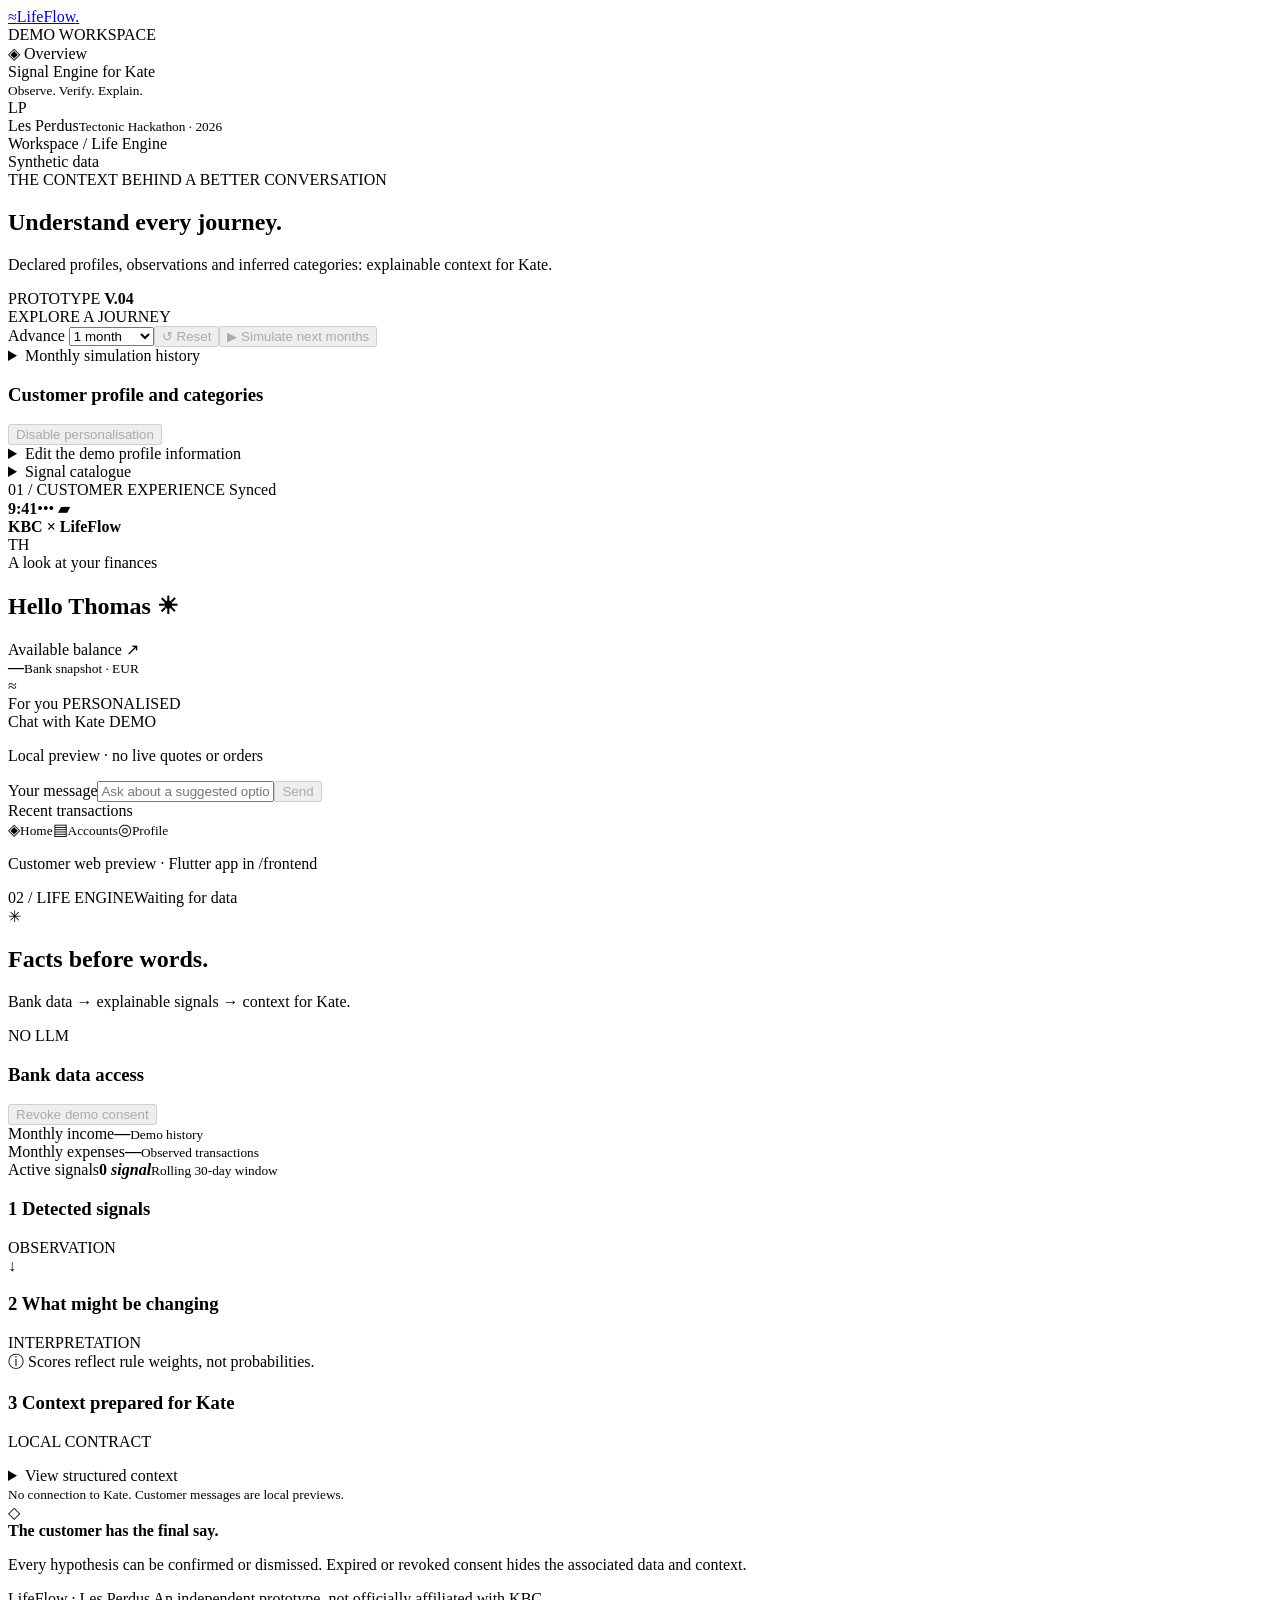
==== dashboard/index.html @ 24d6d58e "push of the previoous project to restart on good base" ====
<!doctype html>
<html lang="en">
<head>
  <meta charset="utf-8"><meta name="viewport" content="width=device-width, initial-scale=1">
  <title>LifeFlow — Every life has its rhythm</title>
  <link rel="stylesheet" href="/assets/style.css?v=0.4.1">
  <script src="/assets/app.js?v=0.4.1" defer></script>
</head>
<body>
  <aside class="sidebar">
    <a class="brand" href="/" aria-label="LifeFlow home"><span class="brand-icon">≈</span>LifeFlow<span class="brand-dot">.</span></a>
    <div class="workspace-label">DEMO WORKSPACE</div>
    <div class="nav-item active"><span>◈</span> Overview</div>
    <div class="sidebar-note"><span class="small-circle"></span> Signal Engine for Kate<br><small>Observe. Verify. Explain.</small></div>
    <div class="sidebar-bottom"><div class="team-avatar">LP</div><div>Les Perdus<small>Tectonic Hackathon · 2026</small></div></div>
  </aside>
  <main>
    <header><div class="breadcrumb">Workspace <span>/</span> Life Engine</div><div class="demo-pill"><i></i> Synthetic data</div></header>
    <section class="heading"><div><div class="eyebrow">THE CONTEXT BEHIND A BETTER CONVERSATION</div><h1>Understand every journey.</h1><p>Declared profiles, observations and inferred categories: explainable context for Kate.</p></div><div class="version">PROTOTYPE <b>V.04</b></div></section>
    <div id="error" class="error" role="alert" hidden></div>
    <form id="token-form" class="token-form" hidden><label>Demo token <input id="token" type="password" autocomplete="off" required></label><button class="primary">Sign in</button></form>
    <section class="toolbar"><div><span class="control-label">EXPLORE A JOURNEY</span><div id="customers" class="customer-tabs" role="group" aria-label="Customers"></div></div><div class="simulation-controls"><label>Advance <select id="simulation-months" aria-label="Months to simulate"><option value="1">1 month</option><option value="3">3 months</option><option value="6">6 months</option><option value="12">12 months</option></select></label><button id="reset" class="secondary" disabled>↺ Reset</button><button id="simulate" class="primary" disabled>▶ Simulate next months</button></div></section>
    <section class="panel"><details><summary>Monthly simulation history</summary><div id="simulation-timeline"></div></details></section>
    <section class="panel profile-panel"><div class="panel-heading"><h3>Customer profile and categories</h3><span id="profile-status" class="outline-badge"></span></div><div id="profile-categories"></div><p id="profile-note"></p><div class="profile-actions"><button id="personalization-toggle" class="secondary" disabled>Disable personalisation</button></div><details><summary>Edit the demo profile information</summary><form id="profile-form"><label>Date of birth (optional)<input id="profile-birth" type="date"></label><label>Employment status<select id="profile-employment"><option value="unknown">Unknown</option><option value="student">Student</option><option value="employed">Employed</option><option value="self_employed">Self-employed</option><option value="unemployed">Unemployed</option><option value="retired">Retired</option></select></label><label>Household status<select id="profile-household"><option value="unknown">Unknown</option><option value="single">Single</option><option value="married">Married</option><option value="cohabiting">Cohabiting</option><option value="divorced">Divorced</option></select></label><label>Dependants<input id="profile-dependents" type="number" min="0" max="30"></label><button class="primary" id="profile-save">Save demo profile</button></form></details><details id="catalog-details"><summary id="catalog-summary">Signal catalogue</summary><div id="catalog-signals"></div></details></section>
    <div class="workspace">
      <section class="customer-column"><div class="section-label"><span>01 / CUSTOMER EXPERIENCE</span><span class="live"><i></i> Synced</span></div>
        <div class="phone"><div class="phone-top"><b>9:41</b><span>••• ▰</span></div><div class="bank-header"><strong>KBC <span>× LifeFlow</span></strong><div class="avatar" id="phone-avatar">TH</div></div>
          <div class="greeting">A look at your finances</div><h2 id="greeting">Hello Thomas <span>☀</span></h2>
          <div class="balance-card"><div>Available balance <span>↗</span></div><strong id="balance">—</strong><small id="balance-note">Bank snapshot · EUR</small><div class="card-decoration">≈</div></div>
          <div id="credit-note" class="credit-note" hidden></div>
          <div class="phone-section-title">For you <span class="personal-badge">PERSONALISED</span></div>
          <div id="personalization" aria-live="polite"></div>
          <section class="kate-chat" aria-label="Kate chat preview"><div class="phone-section-title">Chat with Kate <span class="personal-badge">DEMO</span></div><p class="chat-note">Local preview · no live quotes or orders</p><p id="chat-intro"></p><div id="chat-proposals"></div><div id="chat-messages" role="log" aria-live="polite"></div><form id="chat-form"><label class="chat-label" for="chat-input">Your message</label><input id="chat-input" maxlength="1000" placeholder="Ask about a suggested option…" autocomplete="off"><button id="chat-send" class="primary" disabled>Send</button></form></section>
          <div class="phone-section-title">Recent transactions <span id="period"></span></div><div id="transactions"></div>
          <div class="phone-nav"><span class="selected">◈<small>Home</small></span><span>▤<small>Accounts</small></span><span>◎<small>Profile</small></span></div>
        </div><p class="phone-caption">Customer web preview · Flutter app in /frontend</p>
      </section>
      <section class="engine-column"><div class="section-label"><span>02 / LIFE ENGINE</span><span id="engine-status">Waiting for data</span></div>
        <div class="engine-intro"><div class="engine-icon">✳</div><div><h2>Facts before words.</h2><p>Bank data → explainable signals → context for Kate.</p></div><span class="outline-badge">NO LLM</span></div>
        <article class="panel banking-panel"><div class="panel-heading"><h3>Bank data access</h3><span id="consent-status" class="outline-badge"></span></div><div id="consent-summary"></div><div id="accounts"></div><button id="consent-toggle" class="secondary" disabled>Revoke demo consent</button></article>
        <div class="stats"><div><span>Monthly income</span><strong id="income">—</strong><small id="month">Demo history</small></div><div><span>Monthly expenses</span><strong id="expenses">—</strong><small>Observed transactions</small></div><div><span>Active signals</span><strong id="signal-count">0 <em>signal</em></strong><small>Rolling 30-day window</small></div></div>
        <article class="panel"><div class="panel-heading"><h3><span class="step">1</span> Detected signals</h3><span class="muted">OBSERVATION</span></div><div id="signals"></div><div id="quality" class="quality-note"></div></article>
        <div class="connector">↓</div>
        <article class="panel"><div class="panel-heading"><h3><span class="step">2</span> What might be changing</h3><span class="muted">INTERPRETATION</span></div><div id="events"></div><div class="score-note">ⓘ Scores reflect rule weights, not probabilities.</div></article>
        <article class="panel kate-panel"><div class="panel-heading"><h3><span class="step">3</span> Context prepared for Kate</h3><span class="outline-badge">LOCAL CONTRACT</span></div><p id="kate-summary"></p><details><summary>View structured context</summary><pre id="kate-context"></pre></details><small>No connection to Kate. Customer messages are local previews.</small></article>
        <div class="trust-card"><span>◇</span><div><strong>The customer has the final say.</strong><p>Every hypothesis can be confirmed or dismissed. Expired or revoked consent hides the associated data and context.</p></div></div>
      </section>
    </div><footer>LifeFlow · Les Perdus <span>An independent prototype, not officially affiliated with KBC.</span></footer>
  </main>
  <dialog id="plan-dialog"><button id="close-dialog" class="dialog-close" aria-label="Close">×</button><div class="eyebrow">YOUR NEXT STEP</div><h2 id="plan-title"></h2><p id="plan-copy"></p><small>An option to explore in this demo.</small></dialog>
</body>
</html>
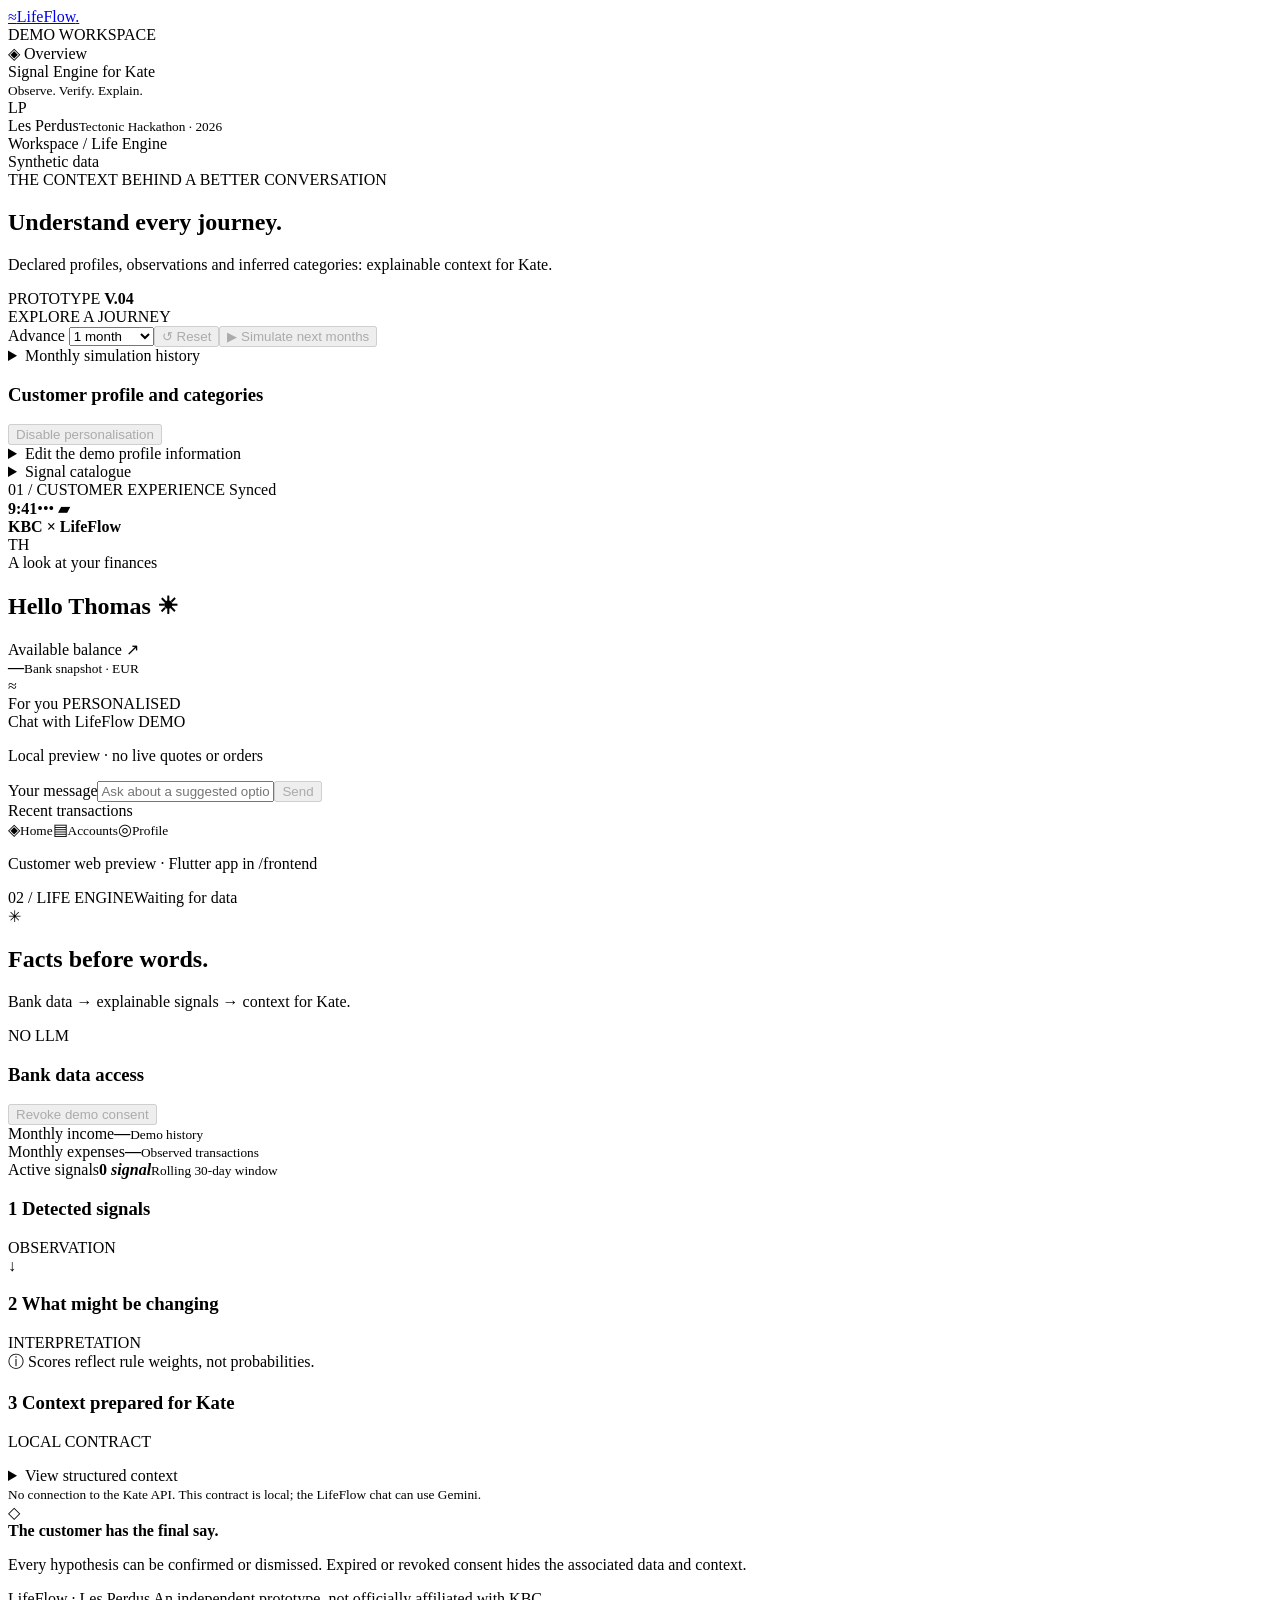
==== commit cdb6b0ba: "ia OK" ====
--- a/dashboard/index.html
+++ b/dashboard/index.html
@@ -30,7 +30,7 @@
           <div id="credit-note" class="credit-note" hidden></div>
           <div class="phone-section-title">For you <span class="personal-badge">PERSONALISED</span></div>
           <div id="personalization" aria-live="polite"></div>
-          <section class="kate-chat" aria-label="Kate chat preview"><div class="phone-section-title">Chat with Kate <span class="personal-badge">DEMO</span></div><p class="chat-note">Local preview · no live quotes or orders</p><p id="chat-intro"></p><div id="chat-proposals"></div><div id="chat-messages" role="log" aria-live="polite"></div><form id="chat-form"><label class="chat-label" for="chat-input">Your message</label><input id="chat-input" maxlength="1000" placeholder="Ask about a suggested option…" autocomplete="off"><button id="chat-send" class="primary" disabled>Send</button></form></section>
+          <section class="kate-chat" aria-label="LifeFlow chat"><div class="phone-section-title">Chat with LifeFlow <span class="personal-badge">DEMO</span></div><p id="chat-mode" class="chat-note">Local preview · no live quotes or orders</p><p id="chat-intro"></p><div id="chat-proposals"></div><div id="chat-messages" role="log" aria-live="polite"></div><form id="chat-form"><label class="chat-label" for="chat-input">Your message</label><input id="chat-input" maxlength="1000" placeholder="Ask about a suggested option…" autocomplete="off"><button id="chat-send" class="primary" disabled>Send</button></form></section>
           <div class="phone-section-title">Recent transactions <span id="period"></span></div><div id="transactions"></div>
           <div class="phone-nav"><span class="selected">◈<small>Home</small></span><span>▤<small>Accounts</small></span><span>◎<small>Profile</small></span></div>
         </div><p class="phone-caption">Customer web preview · Flutter app in /frontend</p>
@@ -42,7 +42,7 @@
         <article class="panel"><div class="panel-heading"><h3><span class="step">1</span> Detected signals</h3><span class="muted">OBSERVATION</span></div><div id="signals"></div><div id="quality" class="quality-note"></div></article>
         <div class="connector">↓</div>
         <article class="panel"><div class="panel-heading"><h3><span class="step">2</span> What might be changing</h3><span class="muted">INTERPRETATION</span></div><div id="events"></div><div class="score-note">ⓘ Scores reflect rule weights, not probabilities.</div></article>
-        <article class="panel kate-panel"><div class="panel-heading"><h3><span class="step">3</span> Context prepared for Kate</h3><span class="outline-badge">LOCAL CONTRACT</span></div><p id="kate-summary"></p><details><summary>View structured context</summary><pre id="kate-context"></pre></details><small>No connection to Kate. Customer messages are local previews.</small></article>
+        <article class="panel kate-panel"><div class="panel-heading"><h3><span class="step">3</span> Context prepared for Kate</h3><span class="outline-badge">LOCAL CONTRACT</span></div><p id="kate-summary"></p><details><summary>View structured context</summary><pre id="kate-context"></pre></details><small>No connection to the Kate API. This contract is local; the LifeFlow chat can use Gemini.</small></article>
         <div class="trust-card"><span>◇</span><div><strong>The customer has the final say.</strong><p>Every hypothesis can be confirmed or dismissed. Expired or revoked consent hides the associated data and context.</p></div></div>
       </section>
     </div><footer>LifeFlow · Les Perdus <span>An independent prototype, not officially affiliated with KBC.</span></footer>
